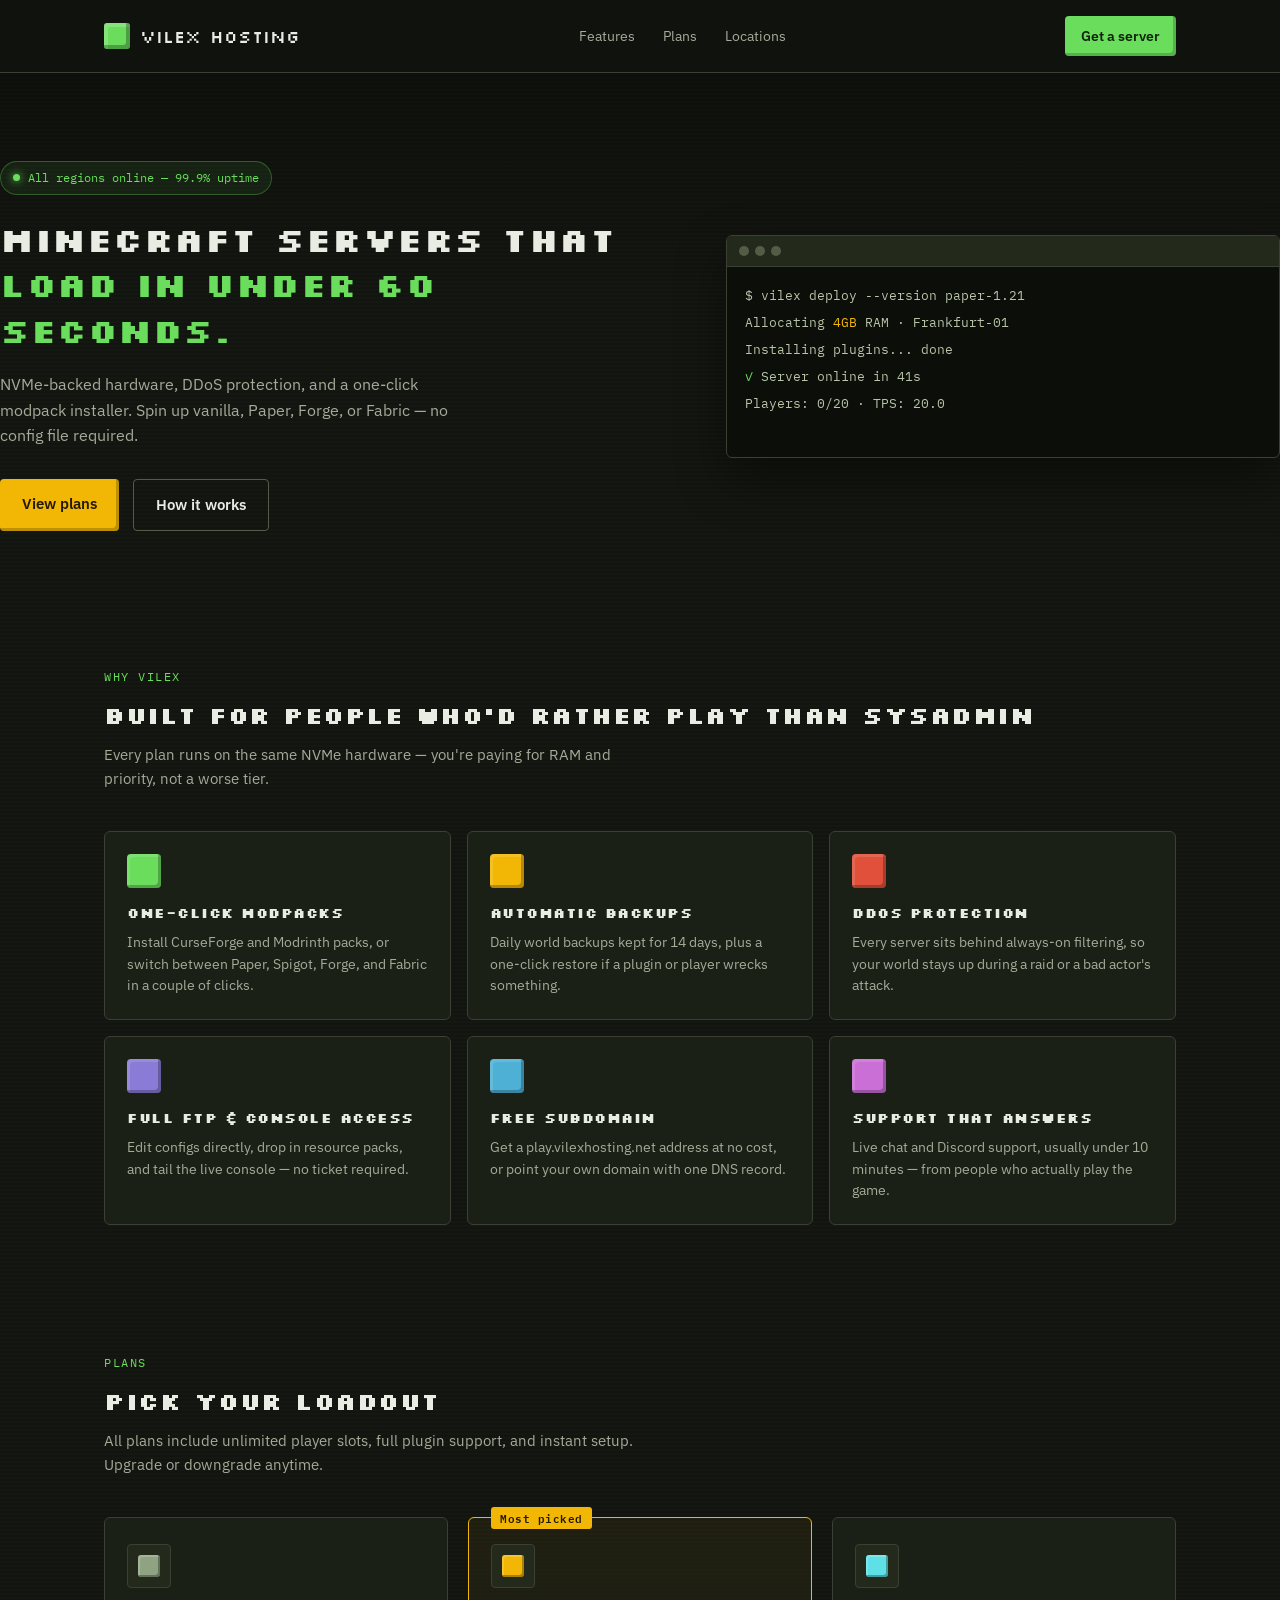
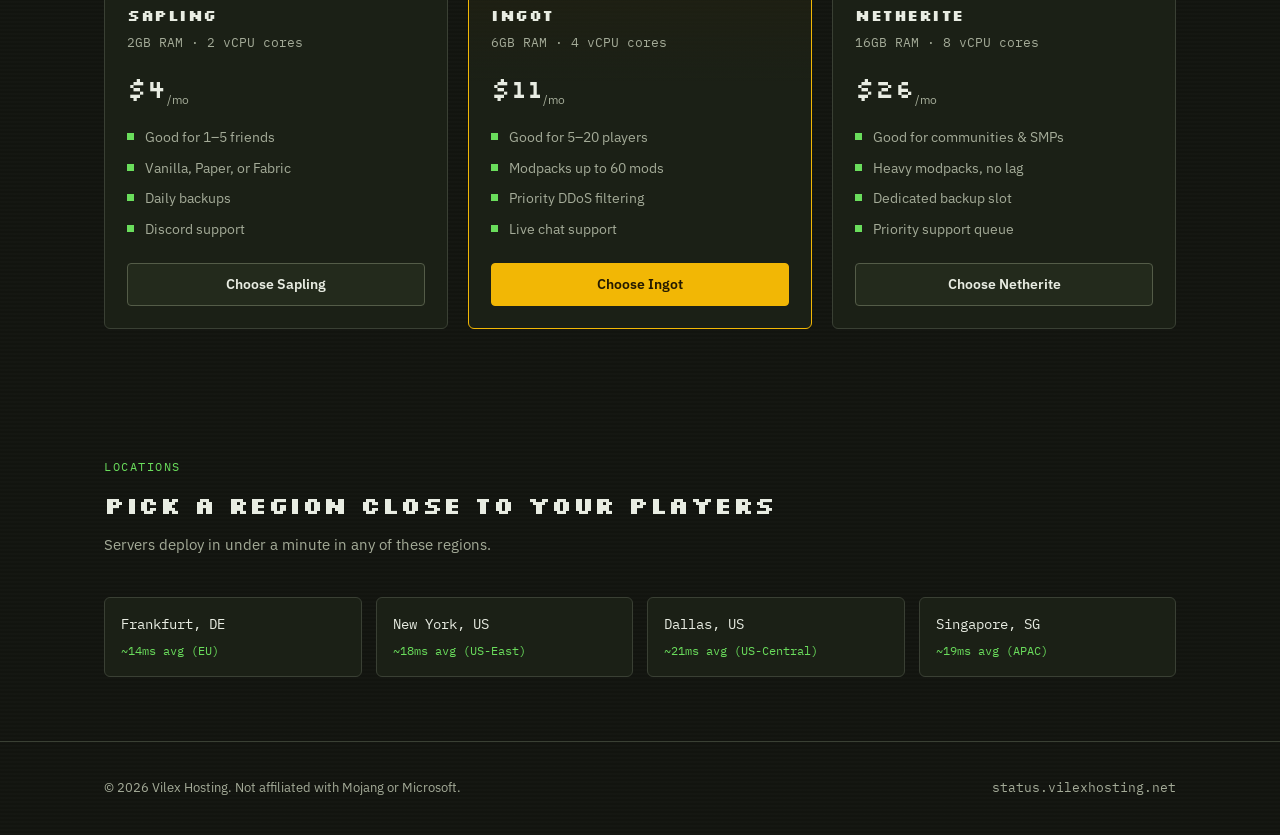
==== index.html @ 68d7a16a "Add files via upload" ====
<!DOCTYPE html>
<html lang="en">
<head>
<meta charset="UTF-8">
<meta name="viewport" content="width=device-width, initial-scale=1.0">
<title>Vilex Hosting — Minecraft Server Hosting</title>
<link rel="preconnect" href="https://fonts.googleapis.com">
<link rel="preconnect" href="https://fonts.gstatic.com" crossorigin>
<link href="https://fonts.googleapis.com/css2?family=Silkscreen:wght@400;700&family=IBM+Plex+Sans:wght@400;500;600;700&family=IBM+Plex+Mono:wght@400;500&display=swap" rel="stylesheet">
<style>
  :root{
    --bg: #12140f;
    --surface: #1b2016;
    --surface-2: #232a1c;
    --stone: #3a4034;
    --stone-light: #545c48;
    --text: #e8ece2;
    --text-dim: #a4ab98;
    --grass: #6add5c;
    --grass-dark: #4bb53d;
    --gold: #f2b705;
    --redstone: #e0503a;
  }

  * { box-sizing: border-box; margin: 0; padding: 0; }

  html { scroll-behavior: smooth; }

  body{
    background: var(--bg);
    color: var(--text);
    font-family: 'IBM Plex Sans', sans-serif;
    line-height: 1.6;
    background-image:
      linear-gradient(180deg, rgba(0,0,0,0.35), transparent 300px),
      repeating-linear-gradient(0deg, rgba(255,255,255,0.012) 0px, rgba(255,255,255,0.012) 2px, transparent 2px, transparent 4px);
  }

  a { color: inherit; }

  .wrap{
    max-width: 1120px;
    margin: 0 auto;
    padding: 0 24px;
  }

  h1, h2, h3, .pixel {
    font-family: 'Silkscreen', monospace;
    letter-spacing: 0.5px;
  }

  code, .mono { font-family: 'IBM Plex Mono', monospace; }

  /* ---------- header ---------- */
  header{
    position: sticky;
    top: 0;
    z-index: 20;
    background: rgba(18,20,15,0.88);
    backdrop-filter: blur(6px);
    border-bottom: 1px solid var(--stone);
  }
  .nav{
    display: flex;
    align-items: center;
    justify-content: space-between;
    padding: 16px 24px;
  }
  .logo{
    display: flex;
    align-items: center;
    gap: 10px;
    font-family: 'Silkscreen', monospace;
    font-size: 18px;
    color: var(--text);
    text-decoration: none;
  }
  .logo-mark{
    width: 26px;
    height: 26px;
    background: var(--grass);
    box-shadow:
      inset -4px -4px 0 rgba(0,0,0,0.28),
      inset 4px 4px 0 rgba(255,255,255,0.18);
    border-radius: 3px;
    flex-shrink: 0;
  }
  nav ul{
    list-style: none;
    display: flex;
    gap: 28px;
    font-size: 14px;
    color: var(--text-dim);
  }
  nav ul a{ text-decoration: none; transition: color .15s; }
  nav ul a:hover{ color: var(--grass); }
  .nav-cta{
    background: var(--grass);
    color: #10230c;
    font-weight: 600;
    font-size: 14px;
    padding: 9px 16px;
    border-radius: 4px;
    text-decoration: none;
    box-shadow: inset -3px -3px 0 rgba(0,0,0,0.2);
  }
  .nav-cta:hover{ background: var(--grass-dark); }

  /* ---------- hero ---------- */
  .hero{
    padding: 88px 0 72px;
    display: grid;
    grid-template-columns: 1.1fr 0.9fr;
    gap: 48px;
    align-items: center;
  }
  .status-pill{
    display: inline-flex;
    align-items: center;
    gap: 8px;
    font-family: 'IBM Plex Mono', monospace;
    font-size: 12px;
    color: var(--grass);
    background: rgba(106,221,92,0.08);
    border: 1px solid rgba(106,221,92,0.3);
    padding: 6px 12px;
    border-radius: 20px;
    margin-bottom: 22px;
  }
  .status-dot{
    width: 7px; height: 7px; border-radius: 50%;
    background: var(--grass);
    box-shadow: 0 0 8px var(--grass);
    animation: pulse 1.8s infinite ease-in-out;
  }
  @keyframes pulse{ 0%,100%{ opacity:1; } 50%{ opacity:.35; } }

  .hero h1{
    font-size: 34px;
    line-height: 1.35;
    margin-bottom: 18px;
  }
  .hero h1 span{ color: var(--grass); }
  .hero p{
    color: var(--text-dim);
    font-size: 16px;
    max-width: 46ch;
    margin-bottom: 30px;
  }
  .hero-ctas{ display: flex; gap: 14px; flex-wrap: wrap; }
  .btn-primary, .btn-secondary{
    font-weight: 600;
    font-size: 15px;
    padding: 13px 22px;
    border-radius: 4px;
    text-decoration: none;
    display: inline-block;
  }
  .btn-primary{
    background: var(--gold);
    color: #241a00;
    box-shadow: inset -3px -3px 0 rgba(0,0,0,0.22);
  }
  .btn-primary:hover{ filter: brightness(1.08); }
  .btn-secondary{
    border: 1px solid var(--stone-light);
    color: var(--text);
  }
  .btn-secondary:hover{ border-color: var(--grass); color: var(--grass); }

  /* console mock */
  .console{
    background: #0c0e09;
    border: 1px solid var(--stone);
    border-radius: 6px;
    overflow: hidden;
    box-shadow: 0 20px 50px rgba(0,0,0,0.4);
  }
  .console-bar{
    display: flex;
    gap: 6px;
    padding: 10px 12px;
    background: var(--surface-2);
    border-bottom: 1px solid var(--stone);
  }
  .console-bar span{ width: 10px; height: 10px; border-radius: 50%; background: var(--stone-light); }
  .console-body{
    font-family: 'IBM Plex Mono', monospace;
    font-size: 12.5px;
    padding: 18px;
    color: #b7c4a8;
    min-height: 190px;
  }
  .console-body .l{ margin-bottom: 7px; opacity: 0; animation: type-in .4s forwards; }
  .console-body .l:nth-child(1){ animation-delay: .1s; }
  .console-body .l:nth-child(2){ animation-delay: .5s; }
  .console-body .l:nth-child(3){ animation-delay: .9s; }
  .console-body .l:nth-child(4){ animation-delay: 1.3s; }
  .console-body .l:nth-child(5){ animation-delay: 1.7s; }
  @keyframes type-in{ to{ opacity: 1; } }
  .console-body .ok{ color: var(--grass); }
  .console-body .tag{ color: var(--gold); }

  @media (prefers-reduced-motion: reduce){
    .status-dot{ animation: none; }
    .console-body .l{ opacity: 1; animation: none; }
  }

  /* ---------- section shared ---------- */
  section{ padding: 64px 0; }
  .eyebrow{
    font-family: 'IBM Plex Mono', monospace;
    font-size: 12px;
    color: var(--grass);
    text-transform: uppercase;
    letter-spacing: 1.5px;
    margin-bottom: 10px;
  }
  .section-title{ font-size: 24px; margin-bottom: 8px; }
  .section-sub{ color: var(--text-dim); font-size: 15px; margin-bottom: 40px; max-width: 60ch; }

  /* ---------- features ---------- */
  .features{
    display: grid;
    grid-template-columns: repeat(3, 1fr);
    gap: 16px;
  }
  .feature{
    background: var(--surface);
    border: 1px solid var(--stone);
    border-radius: 6px;
    padding: 22px;
  }
  .feature-icon{
    width: 34px; height: 34px;
    border-radius: 4px;
    margin-bottom: 14px;
    box-shadow: inset -3px -3px 0 rgba(0,0,0,0.25), inset 3px 3px 0 rgba(255,255,255,0.12);
  }
  .feature h3{ font-size: 14px; margin-bottom: 8px; }
  .feature p{ color: var(--text-dim); font-size: 13.5px; }

  /* ---------- pricing: crafting grid ---------- */
  .plans{
    display: grid;
    grid-template-columns: repeat(3, 1fr);
    gap: 20px;
  }
  .plan{
    background: var(--surface);
    border: 1px solid var(--stone);
    border-radius: 6px;
    padding: 26px 22px 22px;
    position: relative;
  }
  .plan.featured{
    border-color: var(--gold);
    background: linear-gradient(180deg, rgba(242,183,5,0.06), var(--surface) 40%);
  }
  .plan-badge{
    position: absolute;
    top: -11px; left: 22px;
    background: var(--gold);
    color: #241a00;
    font-family: 'IBM Plex Mono', monospace;
    font-size: 10.5px;
    font-weight: 600;
    padding: 3px 9px;
    border-radius: 3px;
    letter-spacing: .5px;
  }
  .plan-slot{
    width: 44px; height: 44px;
    background: var(--surface-2);
    border: 1px solid var(--stone);
    border-radius: 4px;
    display: flex; align-items: center; justify-content: center;
    margin-bottom: 16px;
  }
  .plan-slot .ore{
    width: 22px; height: 22px;
    border-radius: 3px;
    box-shadow: inset -2px -2px 0 rgba(0,0,0,0.3), inset 2px 2px 0 rgba(255,255,255,0.18);
  }
  .plan h3{ font-size: 15px; margin-bottom: 4px; }
  .plan .ram{ color: var(--text-dim); font-size: 12.5px; margin-bottom: 16px; font-family: 'IBM Plex Mono', monospace; }
  .plan .price{ font-family: 'Silkscreen', monospace; font-size: 26px; margin-bottom: 2px; }
  .plan .price sub{ font-family: 'IBM Plex Sans', sans-serif; font-size: 12px; color: var(--text-dim); }
  .plan ul{ list-style: none; margin: 18px 0 22px; }
  .plan li{
    font-size: 13.5px;
    color: var(--text-dim);
    padding-left: 18px;
    position: relative;
    margin-bottom: 9px;
  }
  .plan li::before{
    content: "";
    position: absolute; left: 0; top: 6px;
    width: 7px; height: 7px;
    background: var(--grass);
  }
  .plan-cta{
    display: block;
    text-align: center;
    background: var(--surface-2);
    border: 1px solid var(--stone-light);
    padding: 10px;
    border-radius: 4px;
    text-decoration: none;
    font-size: 13.5px;
    font-weight: 600;
    color: var(--text);
  }
  .plan.featured .plan-cta{ background: var(--gold); color: #241a00; border-color: var(--gold); }
  .plan-cta:hover{ border-color: var(--grass); color: var(--grass); }
  .plan.featured .plan-cta:hover{ color: #241a00; filter: brightness(1.08); }

  /* ---------- locations ---------- */
  .locations{
    display: flex;
    gap: 14px;
    flex-wrap: wrap;
  }
  .loc{
    flex: 1 1 140px;
    background: var(--surface);
    border: 1px solid var(--stone);
    border-radius: 6px;
    padding: 16px;
    font-family: 'IBM Plex Mono', monospace;
  }
  .loc .name{ font-size: 13.5px; margin-bottom: 6px; }
  .loc .ping{ font-size: 12px; color: var(--grass); }

  /* ---------- footer ---------- */
  footer{
    border-top: 1px solid var(--stone);
    padding: 36px 0;
    color: var(--text-dim);
    font-size: 13px;
    display: flex;
    justify-content: space-between;
    flex-wrap: wrap;
    gap: 12px;
  }

  @media (max-width: 860px){
    .hero{ grid-template-columns: 1fr; padding-top: 48px; }
    .features, .plans{ grid-template-columns: 1fr; }
    nav ul{ display: none; }
  }

  :focus-visible{ outline: 2px solid var(--grass); outline-offset: 2px; }
</style>
</head>
<body>

<header>
  <div class="wrap nav">
    <a href="#" class="logo"><span class="logo-mark"></span>Vilex Hosting</a>
    <nav>
      <ul>
        <li><a href="#features">Features</a></li>
        <li><a href="#plans">Plans</a></li>
        <li><a href="#locations">Locations</a></li>
      </ul>
    </nav>
    <a href="#plans" class="nav-cta">Get a server</a>
  </div>
</header>

<main>
  <section class="hero">
    <div class="wrap" style="display:contents;">
      <div>
        <div class="status-pill"><span class="status-dot"></span>All regions online — 99.9% uptime</div>
        <h1>Minecraft servers that <span>load in under 60 seconds.</span></h1>
        <p>NVMe-backed hardware, DDoS protection, and a one-click modpack installer. Spin up vanilla, Paper, Forge, or Fabric — no config file required.</p>
        <div class="hero-ctas">
          <a href="#plans" class="btn-primary">View plans</a>
          <a href="#features" class="btn-secondary">How it works</a>
        </div>
      </div>
      <div class="console">
        <div class="console-bar"><span></span><span></span><span></span></div>
        <div class="console-body">
          <div class="l">$ vilex deploy --version paper-1.21</div>
          <div class="l">Allocating <span class="tag">4GB</span> RAM · Frankfurt-01</div>
          <div class="l">Installing plugins... done</div>
          <div class="l"><span class="ok">✓</span> Server online in 41s</div>
          <div class="l">Players: 0/20 · TPS: 20.0</div>
        </div>
      </div>
    </div>
  </section>

  <section id="features">
    <div class="wrap">
      <div class="eyebrow">Why Vilex</div>
      <h2 class="section-title">Built for people who'd rather play than sysadmin</h2>
      <p class="section-sub">Every plan runs on the same NVMe hardware — you're paying for RAM and priority, not a worse tier.</p>
      <div class="features">
        <div class="feature">
          <div class="feature-icon" style="background:#6add5c;"></div>
          <h3>One-click modpacks</h3>
          <p>Install CurseForge and Modrinth packs, or switch between Paper, Spigot, Forge, and Fabric in a couple of clicks.</p>
        </div>
        <div class="feature">
          <div class="feature-icon" style="background:#f2b705;"></div>
          <h3>Automatic backups</h3>
          <p>Daily world backups kept for 14 days, plus a one-click restore if a plugin or player wrecks something.</p>
        </div>
        <div class="feature">
          <div class="feature-icon" style="background:#e0503a;"></div>
          <h3>DDoS protection</h3>
          <p>Every server sits behind always-on filtering, so your world stays up during a raid or a bad actor's attack.</p>
        </div>
        <div class="feature">
          <div class="feature-icon" style="background:#8a7bd6;"></div>
          <h3>Full FTP & console access</h3>
          <p>Edit configs directly, drop in resource packs, and tail the live console — no ticket required.</p>
        </div>
        <div class="feature">
          <div class="feature-icon" style="background:#4fb0d6;"></div>
          <h3>Free subdomain</h3>
          <p>Get a play.vilexhosting.net address at no cost, or point your own domain with one DNS record.</p>
        </div>
        <div class="feature">
          <div class="feature-icon" style="background:#c96fd6;"></div>
          <h3>Support that answers</h3>
          <p>Live chat and Discord support, usually under 10 minutes — from people who actually play the game.</p>
        </div>
      </div>
    </div>
  </section>

  <section id="plans">
    <div class="wrap">
      <div class="eyebrow">Plans</div>
      <h2 class="section-title">Pick your loadout</h2>
      <p class="section-sub">All plans include unlimited player slots, full plugin support, and instant setup. Upgrade or downgrade anytime.</p>
      <div class="plans">
        <div class="plan">
          <div class="plan-slot"><div class="ore" style="background:#8fa383;"></div></div>
          <h3>Sapling</h3>
          <div class="ram">2GB RAM · 2 vCPU cores</div>
          <div class="price">$4<sub>/mo</sub></div>
          <ul>
            <li>Good for 1–5 friends</li>
            <li>Vanilla, Paper, or Fabric</li>
            <li>Daily backups</li>
            <li>Discord support</li>
          </ul>
          <a href="#" class="plan-cta">Choose Sapling</a>
        </div>
        <div class="plan featured">
          <div class="plan-badge">Most picked</div>
          <div class="plan-slot"><div class="ore" style="background:#f2b705;"></div></div>
          <h3>Ingot</h3>
          <div class="ram">6GB RAM · 4 vCPU cores</div>
          <div class="price">$11<sub>/mo</sub></div>
          <ul>
            <li>Good for 5–20 players</li>
            <li>Modpacks up to 60 mods</li>
            <li>Priority DDoS filtering</li>
            <li>Live chat support</li>
          </ul>
          <a href="#" class="plan-cta">Choose Ingot</a>
        </div>
        <div class="plan">
          <div class="plan-slot"><div class="ore" style="background:#5ee0e6;"></div></div>
          <h3>Netherite</h3>
          <div class="ram">16GB RAM · 8 vCPU cores</div>
          <div class="price">$26<sub>/mo</sub></div>
          <ul>
            <li>Good for communities & SMPs</li>
            <li>Heavy modpacks, no lag</li>
            <li>Dedicated backup slot</li>
            <li>Priority support queue</li>
          </ul>
          <a href="#" class="plan-cta">Choose Netherite</a>
        </div>
      </div>
    </div>
  </section>

  <section id="locations">
    <div class="wrap">
      <div class="eyebrow">Locations</div>
      <h2 class="section-title">Pick a region close to your players</h2>
      <p class="section-sub">Servers deploy in under a minute in any of these regions.</p>
      <div class="locations">
        <div class="loc"><div class="name">Frankfurt, DE</div><div class="ping">~14ms avg (EU)</div></div>
        <div class="loc"><div class="name">New York, US</div><div class="ping">~18ms avg (US-East)</div></div>
        <div class="loc"><div class="name">Dallas, US</div><div class="ping">~21ms avg (US-Central)</div></div>
        <div class="loc"><div class="name">Singapore, SG</div><div class="ping">~19ms avg (APAC)</div></div>
      </div>
    </div>
  </section>
</main>

<footer>
  <div class="wrap" style="display:flex; justify-content:space-between; flex-wrap:wrap; gap:12px; width:100%;">
    <span>© 2026 Vilex Hosting. Not affiliated with Mojang or Microsoft.</span>
    <span class="mono">status.vilexhosting.net</span>
  </div>
</footer>

</body>
</html>
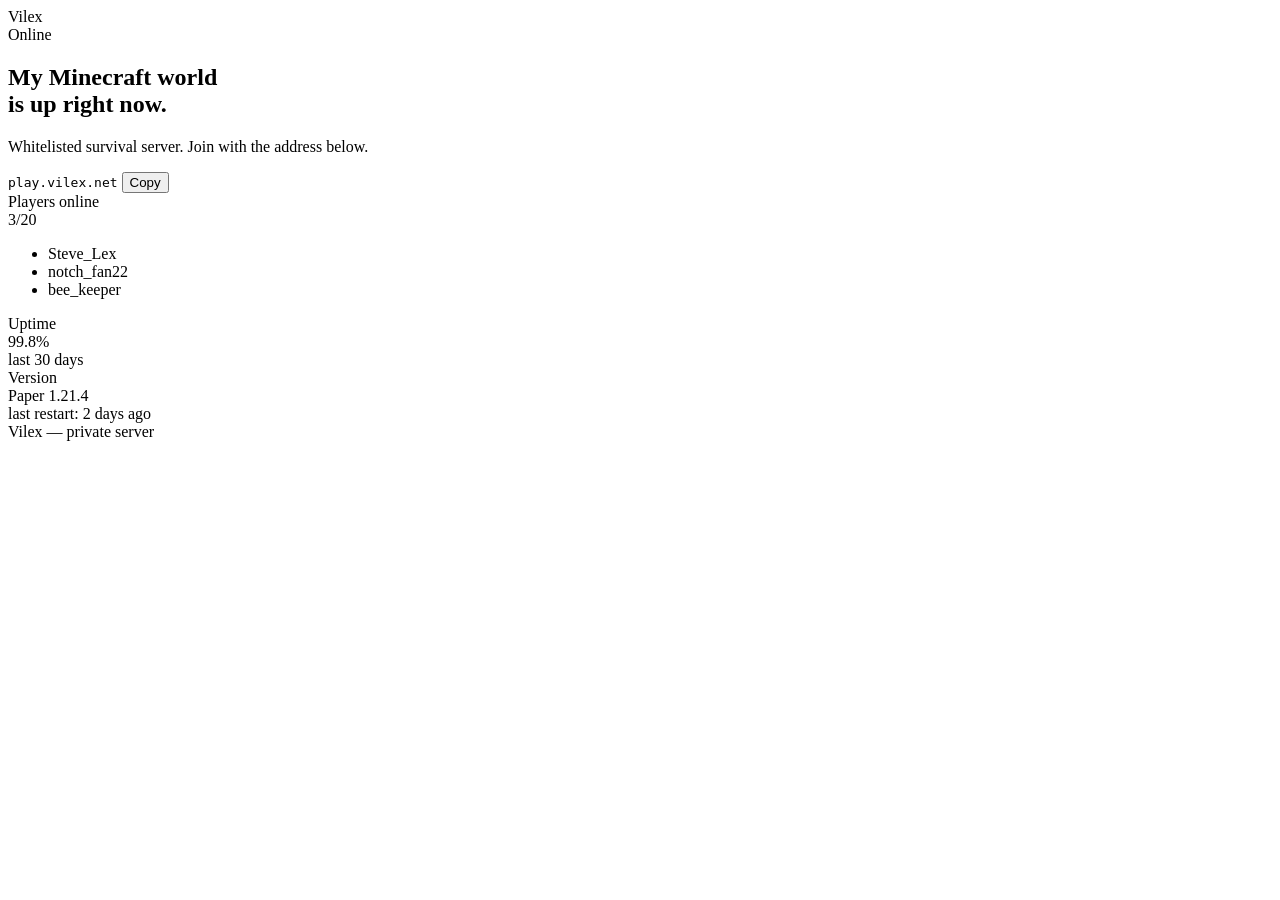
==== commit 703eb6c2: "Update and rename index-2.html to index.html" ====
--- a/index.html
+++ b/index.html
@@ -3,509 +3,74 @@
 <head>
 <meta charset="UTF-8">
 <meta name="viewport" content="width=device-width, initial-scale=1.0">
-<title>Vilex Hosting — Minecraft Server Hosting</title>
+<title>Vilex — Server Status</title>
 <link rel="preconnect" href="https://fonts.googleapis.com">
 <link rel="preconnect" href="https://fonts.gstatic.com" crossorigin>
 <link href="https://fonts.googleapis.com/css2?family=Silkscreen:wght@400;700&family=IBM+Plex+Sans:wght@400;500;600;700&family=IBM+Plex+Mono:wght@400;500&display=swap" rel="stylesheet">
-<style>
-  :root{
-    --bg: #12140f;
-    --surface: #1b2016;
-    --surface-2: #232a1c;
-    --stone: #3a4034;
-    --stone-light: #545c48;
-    --text: #e8ece2;
-    --text-dim: #a4ab98;
-    --grass: #6add5c;
-    --grass-dark: #4bb53d;
-    --gold: #f2b705;
-    --redstone: #e0503a;
-  }
-
-  * { box-sizing: border-box; margin: 0; padding: 0; }
-
-  html { scroll-behavior: smooth; }
-
-  body{
-    background: var(--bg);
-    color: var(--text);
-    font-family: 'IBM Plex Sans', sans-serif;
-    line-height: 1.6;
-    background-image:
-      linear-gradient(180deg, rgba(0,0,0,0.35), transparent 300px),
-      repeating-linear-gradient(0deg, rgba(255,255,255,0.012) 0px, rgba(255,255,255,0.012) 2px, transparent 2px, transparent 4px);
-  }
-
-  a { color: inherit; }
-
-  .wrap{
-    max-width: 1120px;
-    margin: 0 auto;
-    padding: 0 24px;
-  }
-
-  h1, h2, h3, .pixel {
-    font-family: 'Silkscreen', monospace;
-    letter-spacing: 0.5px;
-  }
-
-  code, .mono { font-family: 'IBM Plex Mono', monospace; }
-
-  /* ---------- header ---------- */
-  header{
-    position: sticky;
-    top: 0;
-    z-index: 20;
-    background: rgba(18,20,15,0.88);
-    backdrop-filter: blur(6px);
-    border-bottom: 1px solid var(--stone);
-  }
-  .nav{
-    display: flex;
-    align-items: center;
-    justify-content: space-between;
-    padding: 16px 24px;
-  }
-  .logo{
-    display: flex;
-    align-items: center;
-    gap: 10px;
-    font-family: 'Silkscreen', monospace;
-    font-size: 18px;
-    color: var(--text);
-    text-decoration: none;
-  }
-  .logo-mark{
-    width: 26px;
-    height: 26px;
-    background: var(--grass);
-    box-shadow:
-      inset -4px -4px 0 rgba(0,0,0,0.28),
-      inset 4px 4px 0 rgba(255,255,255,0.18);
-    border-radius: 3px;
-    flex-shrink: 0;
-  }
-  nav ul{
-    list-style: none;
-    display: flex;
-    gap: 28px;
-    font-size: 14px;
-    color: var(--text-dim);
-  }
-  nav ul a{ text-decoration: none; transition: color .15s; }
-  nav ul a:hover{ color: var(--grass); }
-  .nav-cta{
-    background: var(--grass);
-    color: #10230c;
-    font-weight: 600;
-    font-size: 14px;
-    padding: 9px 16px;
-    border-radius: 4px;
-    text-decoration: none;
-    box-shadow: inset -3px -3px 0 rgba(0,0,0,0.2);
-  }
-  .nav-cta:hover{ background: var(--grass-dark); }
-
-  /* ---------- hero ---------- */
-  .hero{
-    padding: 88px 0 72px;
-    display: grid;
-    grid-template-columns: 1.1fr 0.9fr;
-    gap: 48px;
-    align-items: center;
-  }
-  .status-pill{
-    display: inline-flex;
-    align-items: center;
-    gap: 8px;
-    font-family: 'IBM Plex Mono', monospace;
-    font-size: 12px;
-    color: var(--grass);
-    background: rgba(106,221,92,0.08);
-    border: 1px solid rgba(106,221,92,0.3);
-    padding: 6px 12px;
-    border-radius: 20px;
-    margin-bottom: 22px;
-  }
-  .status-dot{
-    width: 7px; height: 7px; border-radius: 50%;
-    background: var(--grass);
-    box-shadow: 0 0 8px var(--grass);
-    animation: pulse 1.8s infinite ease-in-out;
-  }
-  @keyframes pulse{ 0%,100%{ opacity:1; } 50%{ opacity:.35; } }
-
-  .hero h1{
-    font-size: 34px;
-    line-height: 1.35;
-    margin-bottom: 18px;
-  }
-  .hero h1 span{ color: var(--grass); }
-  .hero p{
-    color: var(--text-dim);
-    font-size: 16px;
-    max-width: 46ch;
-    margin-bottom: 30px;
-  }
-  .hero-ctas{ display: flex; gap: 14px; flex-wrap: wrap; }
-  .btn-primary, .btn-secondary{
-    font-weight: 600;
-    font-size: 15px;
-    padding: 13px 22px;
-    border-radius: 4px;
-    text-decoration: none;
-    display: inline-block;
-  }
-  .btn-primary{
-    background: var(--gold);
-    color: #241a00;
-    box-shadow: inset -3px -3px 0 rgba(0,0,0,0.22);
-  }
-  .btn-primary:hover{ filter: brightness(1.08); }
-  .btn-secondary{
-    border: 1px solid var(--stone-light);
-    color: var(--text);
-  }
-  .btn-secondary:hover{ border-color: var(--grass); color: var(--grass); }
-
-  /* console mock */
-  .console{
-    background: #0c0e09;
-    border: 1px solid var(--stone);
-    border-radius: 6px;
-    overflow: hidden;
-    box-shadow: 0 20px 50px rgba(0,0,0,0.4);
-  }
-  .console-bar{
-    display: flex;
-    gap: 6px;
-    padding: 10px 12px;
-    background: var(--surface-2);
-    border-bottom: 1px solid var(--stone);
-  }
-  .console-bar span{ width: 10px; height: 10px; border-radius: 50%; background: var(--stone-light); }
-  .console-body{
-    font-family: 'IBM Plex Mono', monospace;
-    font-size: 12.5px;
-    padding: 18px;
-    color: #b7c4a8;
-    min-height: 190px;
-  }
-  .console-body .l{ margin-bottom: 7px; opacity: 0; animation: type-in .4s forwards; }
-  .console-body .l:nth-child(1){ animation-delay: .1s; }
-  .console-body .l:nth-child(2){ animation-delay: .5s; }
-  .console-body .l:nth-child(3){ animation-delay: .9s; }
-  .console-body .l:nth-child(4){ animation-delay: 1.3s; }
-  .console-body .l:nth-child(5){ animation-delay: 1.7s; }
-  @keyframes type-in{ to{ opacity: 1; } }
-  .console-body .ok{ color: var(--grass); }
-  .console-body .tag{ color: var(--gold); }
-
-  @media (prefers-reduced-motion: reduce){
-    .status-dot{ animation: none; }
-    .console-body .l{ opacity: 1; animation: none; }
-  }
-
-  /* ---------- section shared ---------- */
-  section{ padding: 64px 0; }
-  .eyebrow{
-    font-family: 'IBM Plex Mono', monospace;
-    font-size: 12px;
-    color: var(--grass);
-    text-transform: uppercase;
-    letter-spacing: 1.5px;
-    margin-bottom: 10px;
-  }
-  .section-title{ font-size: 24px; margin-bottom: 8px; }
-  .section-sub{ color: var(--text-dim); font-size: 15px; margin-bottom: 40px; max-width: 60ch; }
-
-  /* ---------- features ---------- */
-  .features{
-    display: grid;
-    grid-template-columns: repeat(3, 1fr);
-    gap: 16px;
-  }
-  .feature{
-    background: var(--surface);
-    border: 1px solid var(--stone);
-    border-radius: 6px;
-    padding: 22px;
-  }
-  .feature-icon{
-    width: 34px; height: 34px;
-    border-radius: 4px;
-    margin-bottom: 14px;
-    box-shadow: inset -3px -3px 0 rgba(0,0,0,0.25), inset 3px 3px 0 rgba(255,255,255,0.12);
-  }
-  .feature h3{ font-size: 14px; margin-bottom: 8px; }
-  .feature p{ color: var(--text-dim); font-size: 13.5px; }
-
-  /* ---------- pricing: crafting grid ---------- */
-  .plans{
-    display: grid;
-    grid-template-columns: repeat(3, 1fr);
-    gap: 20px;
-  }
-  .plan{
-    background: var(--surface);
-    border: 1px solid var(--stone);
-    border-radius: 6px;
-    padding: 26px 22px 22px;
-    position: relative;
-  }
-  .plan.featured{
-    border-color: var(--gold);
-    background: linear-gradient(180deg, rgba(242,183,5,0.06), var(--surface) 40%);
-  }
-  .plan-badge{
-    position: absolute;
-    top: -11px; left: 22px;
-    background: var(--gold);
-    color: #241a00;
-    font-family: 'IBM Plex Mono', monospace;
-    font-size: 10.5px;
-    font-weight: 600;
-    padding: 3px 9px;
-    border-radius: 3px;
-    letter-spacing: .5px;
-  }
-  .plan-slot{
-    width: 44px; height: 44px;
-    background: var(--surface-2);
-    border: 1px solid var(--stone);
-    border-radius: 4px;
-    display: flex; align-items: center; justify-content: center;
-    margin-bottom: 16px;
-  }
-  .plan-slot .ore{
-    width: 22px; height: 22px;
-    border-radius: 3px;
-    box-shadow: inset -2px -2px 0 rgba(0,0,0,0.3), inset 2px 2px 0 rgba(255,255,255,0.18);
-  }
-  .plan h3{ font-size: 15px; margin-bottom: 4px; }
-  .plan .ram{ color: var(--text-dim); font-size: 12.5px; margin-bottom: 16px; font-family: 'IBM Plex Mono', monospace; }
-  .plan .price{ font-family: 'Silkscreen', monospace; font-size: 26px; margin-bottom: 2px; }
-  .plan .price sub{ font-family: 'IBM Plex Sans', sans-serif; font-size: 12px; color: var(--text-dim); }
-  .plan ul{ list-style: none; margin: 18px 0 22px; }
-  .plan li{
-    font-size: 13.5px;
-    color: var(--text-dim);
-    padding-left: 18px;
-    position: relative;
-    margin-bottom: 9px;
-  }
-  .plan li::before{
-    content: "";
-    position: absolute; left: 0; top: 6px;
-    width: 7px; height: 7px;
-    background: var(--grass);
-  }
-  .plan-cta{
-    display: block;
-    text-align: center;
-    background: var(--surface-2);
-    border: 1px solid var(--stone-light);
-    padding: 10px;
-    border-radius: 4px;
-    text-decoration: none;
-    font-size: 13.5px;
-    font-weight: 600;
-    color: var(--text);
-  }
-  .plan.featured .plan-cta{ background: var(--gold); color: #241a00; border-color: var(--gold); }
-  .plan-cta:hover{ border-color: var(--grass); color: var(--grass); }
-  .plan.featured .plan-cta:hover{ color: #241a00; filter: brightness(1.08); }
-
-  /* ---------- locations ---------- */
-  .locations{
-    display: flex;
-    gap: 14px;
-    flex-wrap: wrap;
-  }
-  .loc{
-    flex: 1 1 140px;
-    background: var(--surface);
-    border: 1px solid var(--stone);
-    border-radius: 6px;
-    padding: 16px;
-    font-family: 'IBM Plex Mono', monospace;
-  }
-  .loc .name{ font-size: 13.5px; margin-bottom: 6px; }
-  .loc .ping{ font-size: 12px; color: var(--grass); }
-
-  /* ---------- footer ---------- */
-  footer{
-    border-top: 1px solid var(--stone);
-    padding: 36px 0;
-    color: var(--text-dim);
-    font-size: 13px;
-    display: flex;
-    justify-content: space-between;
-    flex-wrap: wrap;
-    gap: 12px;
-  }
-
-  @media (max-width: 860px){
-    .hero{ grid-template-columns: 1fr; padding-top: 48px; }
-    .features, .plans{ grid-template-columns: 1fr; }
-    nav ul{ display: none; }
-  }
-
-  :focus-visible{ outline: 2px solid var(--grass); outline-offset: 2px; }
-</style>
+<link rel="stylesheet" href="frontend/main/css/style.css">
 </head>
 <body>
 
-<header>
-  <div class="wrap nav">
-    <a href="#" class="logo"><span class="logo-mark"></span>Vilex Hosting</a>
-    <nav>
-      <ul>
-        <li><a href="#features">Features</a></li>
-        <li><a href="#plans">Plans</a></li>
-        <li><a href="#locations">Locations</a></li>
-      </ul>
-    </nav>
-    <a href="#plans" class="nav-cta">Get a server</a>
-  </div>
-</header>
+<main class="wrap">
 
-<main>
+  <header class="top">
+    <div class="logo"><span class="logo-mark"></span>Vilex</div>
+    <div class="status-pill">
+      <span class="status-dot"></span>
+      <span id="status-text">Online</span>
+    </div>
+  </header>
+
   <section class="hero">
-    <div class="wrap" style="display:contents;">
-      <div>
-        <div class="status-pill"><span class="status-dot"></span>All regions online — 99.9% uptime</div>
-        <h1>Minecraft servers that <span>load in under 60 seconds.</span></h1>
-        <p>NVMe-backed hardware, DDoS protection, and a one-click modpack installer. Spin up vanilla, Paper, Forge, or Fabric — no config file required.</p>
-        <div class="hero-ctas">
-          <a href="#plans" class="btn-primary">View plans</a>
-          <a href="#features" class="btn-secondary">How it works</a>
-        </div>
-      </div>
-      <div class="console">
-        <div class="console-bar"><span></span><span></span><span></span></div>
-        <div class="console-body">
-          <div class="l">$ vilex deploy --version paper-1.21</div>
-          <div class="l">Allocating <span class="tag">4GB</span> RAM · Frankfurt-01</div>
-          <div class="l">Installing plugins... done</div>
-          <div class="l"><span class="ok">✓</span> Server online in 41s</div>
-          <div class="l">Players: 0/20 · TPS: 20.0</div>
-        </div>
-      </div>
+    <h1>My Minecraft world<br>is <span class="accent">up right now.</span></h1>
+    <p class="sub">Whitelisted survival server. Join with the address below.</p>
+
+    <div class="ip-row">
+      <code id="server-ip" class="ip">play.vilex.net</code>
+      <button class="copy-btn" onclick="copyIp()">Copy</button>
     </div>
   </section>
 
-  <section id="features">
-    <div class="wrap">
-      <div class="eyebrow">Why Vilex</div>
-      <h2 class="section-title">Built for people who'd rather play than sysadmin</h2>
-      <p class="section-sub">Every plan runs on the same NVMe hardware — you're paying for RAM and priority, not a worse tier.</p>
-      <div class="features">
-        <div class="feature">
-          <div class="feature-icon" style="background:#6add5c;"></div>
-          <h3>One-click modpacks</h3>
-          <p>Install CurseForge and Modrinth packs, or switch between Paper, Spigot, Forge, and Fabric in a couple of clicks.</p>
-        </div>
-        <div class="feature">
-          <div class="feature-icon" style="background:#f2b705;"></div>
-          <h3>Automatic backups</h3>
-          <p>Daily world backups kept for 14 days, plus a one-click restore if a plugin or player wrecks something.</p>
-        </div>
-        <div class="feature">
-          <div class="feature-icon" style="background:#e0503a;"></div>
-          <h3>DDoS protection</h3>
-          <p>Every server sits behind always-on filtering, so your world stays up during a raid or a bad actor's attack.</p>
-        </div>
-        <div class="feature">
-          <div class="feature-icon" style="background:#8a7bd6;"></div>
-          <h3>Full FTP & console access</h3>
-          <p>Edit configs directly, drop in resource packs, and tail the live console — no ticket required.</p>
-        </div>
-        <div class="feature">
-          <div class="feature-icon" style="background:#4fb0d6;"></div>
-          <h3>Free subdomain</h3>
-          <p>Get a play.vilexhosting.net address at no cost, or point your own domain with one DNS record.</p>
-        </div>
-        <div class="feature">
-          <div class="feature-icon" style="background:#c96fd6;"></div>
-          <h3>Support that answers</h3>
-          <p>Live chat and Discord support, usually under 10 minutes — from people who actually play the game.</p>
-        </div>
-      </div>
+  <section class="stats">
+    <div class="stat-card">
+      <div class="stat-label">Players online</div>
+      <div class="stat-value"><span id="players-now">3</span><span class="stat-max">/20</span></div>
+      <ul class="player-list" id="player-list">
+        <li>Steve_Lex</li>
+        <li>notch_fan22</li>
+        <li>bee_keeper</li>
+      </ul>
+    </div>
+
+    <div class="stat-card">
+      <div class="stat-label">Uptime</div>
+      <div class="stat-value">99.8<span class="stat-max">%</span></div>
+      <div class="stat-note">last 30 days</div>
+    </div>
+
+    <div class="stat-card">
+      <div class="stat-label">Version</div>
+      <div class="stat-value stat-value--small">Paper 1.21.4</div>
+      <div class="stat-note">last restart: 2 days ago</div>
     </div>
   </section>
 
-  <section id="plans">
-    <div class="wrap">
-      <div class="eyebrow">Plans</div>
-      <h2 class="section-title">Pick your loadout</h2>
-      <p class="section-sub">All plans include unlimited player slots, full plugin support, and instant setup. Upgrade or downgrade anytime.</p>
-      <div class="plans">
-        <div class="plan">
-          <div class="plan-slot"><div class="ore" style="background:#8fa383;"></div></div>
-          <h3>Sapling</h3>
-          <div class="ram">2GB RAM · 2 vCPU cores</div>
-          <div class="price">$4<sub>/mo</sub></div>
-          <ul>
-            <li>Good for 1–5 friends</li>
-            <li>Vanilla, Paper, or Fabric</li>
-            <li>Daily backups</li>
-            <li>Discord support</li>
-          </ul>
-          <a href="#" class="plan-cta">Choose Sapling</a>
-        </div>
-        <div class="plan featured">
-          <div class="plan-badge">Most picked</div>
-          <div class="plan-slot"><div class="ore" style="background:#f2b705;"></div></div>
-          <h3>Ingot</h3>
-          <div class="ram">6GB RAM · 4 vCPU cores</div>
-          <div class="price">$11<sub>/mo</sub></div>
-          <ul>
-            <li>Good for 5–20 players</li>
-            <li>Modpacks up to 60 mods</li>
-            <li>Priority DDoS filtering</li>
-            <li>Live chat support</li>
-          </ul>
-          <a href="#" class="plan-cta">Choose Ingot</a>
-        </div>
-        <div class="plan">
-          <div class="plan-slot"><div class="ore" style="background:#5ee0e6;"></div></div>
-          <h3>Netherite</h3>
-          <div class="ram">16GB RAM · 8 vCPU cores</div>
-          <div class="price">$26<sub>/mo</sub></div>
-          <ul>
-            <li>Good for communities & SMPs</li>
-            <li>Heavy modpacks, no lag</li>
-            <li>Dedicated backup slot</li>
-            <li>Priority support queue</li>
-          </ul>
-          <a href="#" class="plan-cta">Choose Netherite</a>
-        </div>
-      </div>
-    </div>
-  </section>
+  <footer class="foot">
+    <span>Vilex — private server</span>
+  </footer>
 
-  <section id="locations">
-    <div class="wrap">
-      <div class="eyebrow">Locations</div>
-      <h2 class="section-title">Pick a region close to your players</h2>
-      <p class="section-sub">Servers deploy in under a minute in any of these regions.</p>
-      <div class="locations">
-        <div class="loc"><div class="name">Frankfurt, DE</div><div class="ping">~14ms avg (EU)</div></div>
-        <div class="loc"><div class="name">New York, US</div><div class="ping">~18ms avg (US-East)</div></div>
-        <div class="loc"><div class="name">Dallas, US</div><div class="ping">~21ms avg (US-Central)</div></div>
-        <div class="loc"><div class="name">Singapore, SG</div><div class="ping">~19ms avg (APAC)</div></div>
-      </div>
-    </div>
-  </section>
 </main>
 
-<footer>
-  <div class="wrap" style="display:flex; justify-content:space-between; flex-wrap:wrap; gap:12px; width:100%;">
-    <span>© 2026 Vilex Hosting. Not affiliated with Mojang or Microsoft.</span>
-    <span class="mono">status.vilexhosting.net</span>
-  </div>
-</footer>
+<script>
+  function copyIp(){
+    const ip = document.getElementById('server-ip').innerText;
+    navigator.clipboard.writeText(ip);
+    const btn = document.querySelector('.copy-btn');
+    const original = btn.innerText;
+    btn.innerText = 'Copied';
+    setTimeout(() => btn.innerText = original, 1200);
+  }
+</script>
 
 </body>
 </html>
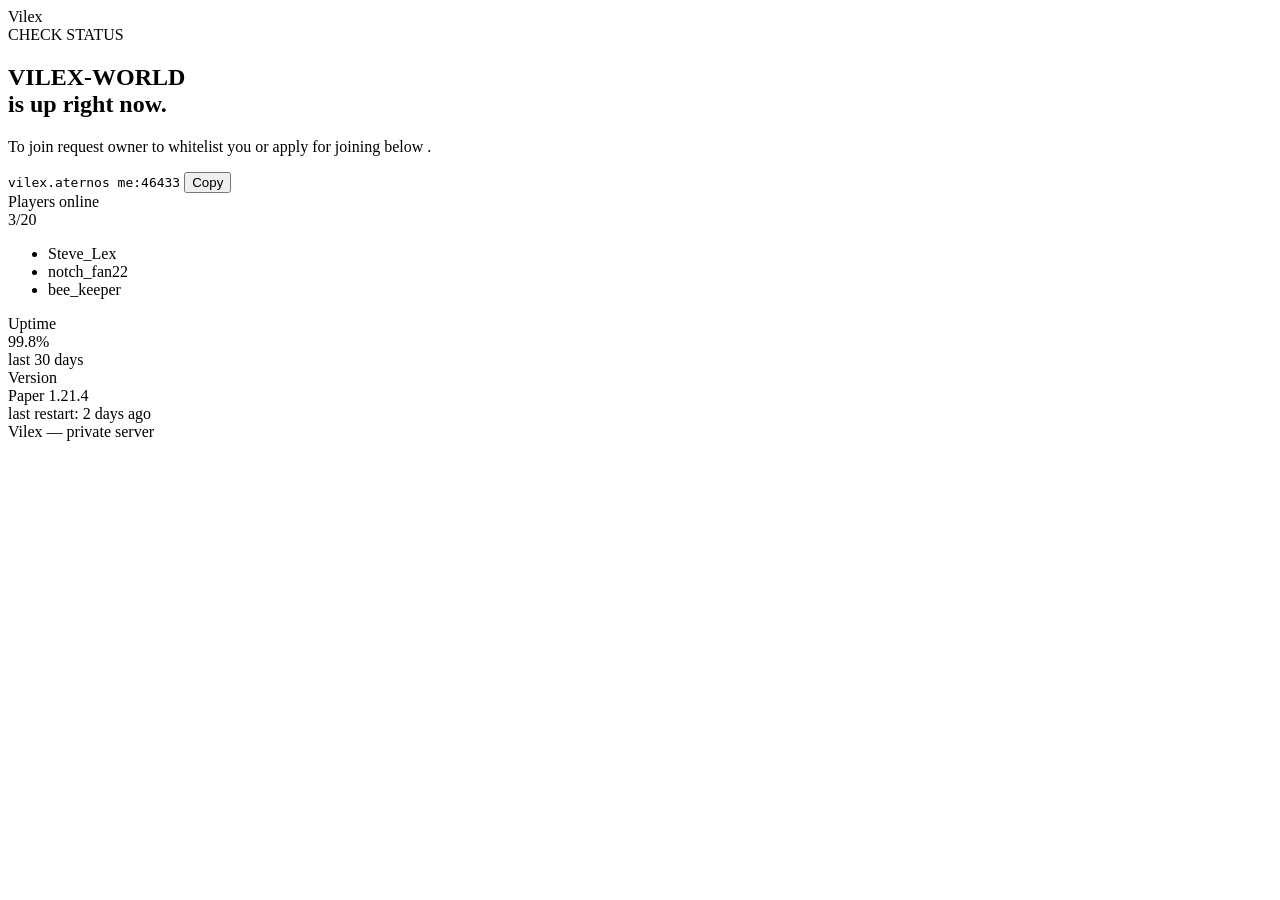
==== commit 5578430d: "Update index.html" ====
--- a/index.html
+++ b/index.html
@@ -3,11 +3,11 @@
 <head>
 <meta charset="UTF-8">
 <meta name="viewport" content="width=device-width, initial-scale=1.0">
-<title>Vilex — Server Status</title>
+<title> <strong>VILEX</strong> — Server Status</title>
 <link rel="preconnect" href="https://fonts.googleapis.com">
 <link rel="preconnect" href="https://fonts.gstatic.com" crossorigin>
 <link href="https://fonts.googleapis.com/css2?family=Silkscreen:wght@400;700&family=IBM+Plex+Sans:wght@400;500;600;700&family=IBM+Plex+Mono:wght@400;500&display=swap" rel="stylesheet">
-<link rel="stylesheet" href="frontend/main/css/style.css">
+<link rel="stylesheet" href="frontend/main/style.css">
 </head>
 <body>
 
@@ -17,16 +17,17 @@
     <div class="logo"><span class="logo-mark"></span>Vilex</div>
     <div class="status-pill">
       <span class="status-dot"></span>
-      <span id="status-text">Online</span>
+      <span id="status-text">CHECK STATUS</span>
     </div>
   </header>
 
   <section class="hero">
-    <h1>My Minecraft world<br>is <span class="accent">up right now.</span></h1>
-    <p class="sub">Whitelisted survival server. Join with the address below.</p>
+    <h1>VILEX-WORLD<br>is <span class="accent">up right now.</span></h1>
+    <p class="sub">To join request owner to whitelist you or apply for joining below .</p>
 
     <div class="ip-row">
-      <code id="server-ip" class="ip">play.vilex.net</code>
+      <code id="server-ip" class="ip">vilex.aternos
+      me:46433</code>
       <button class="copy-btn" onclick="copyIp()">Copy</button>
     </div>
   </section>
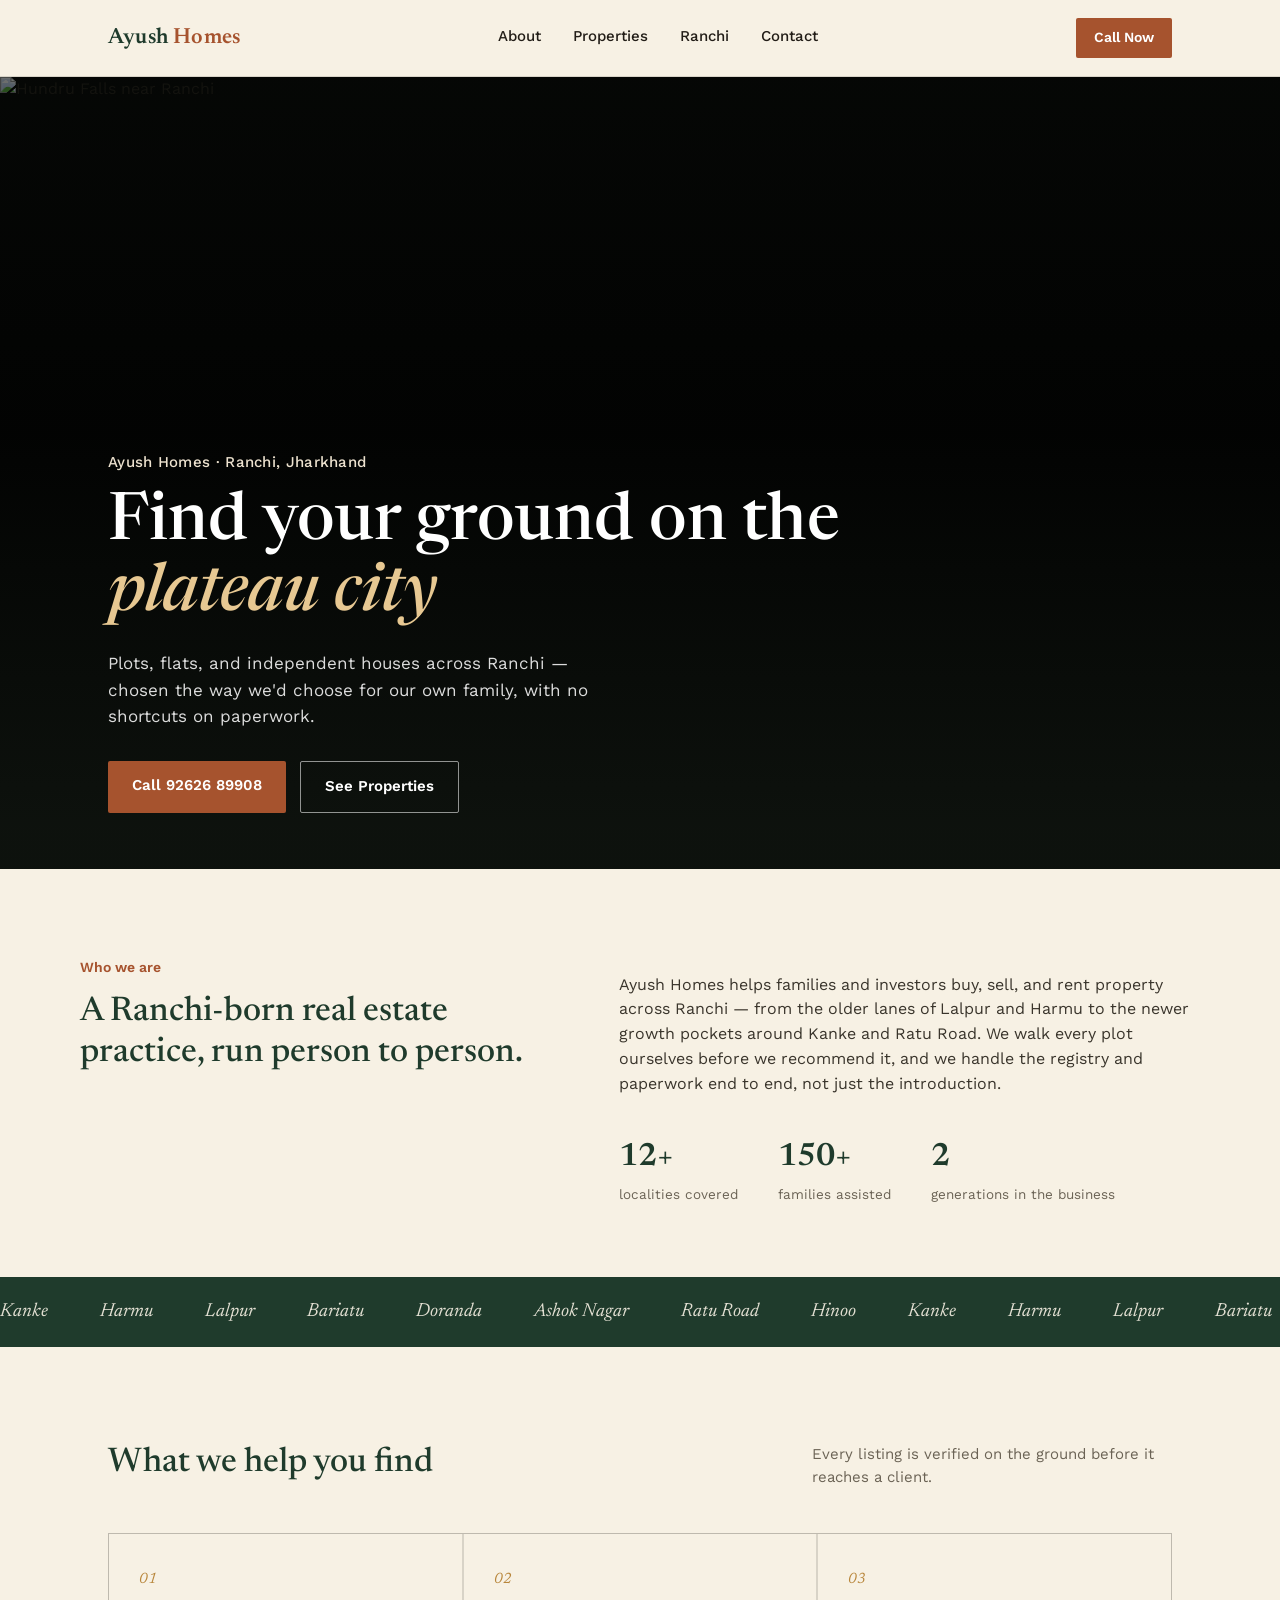
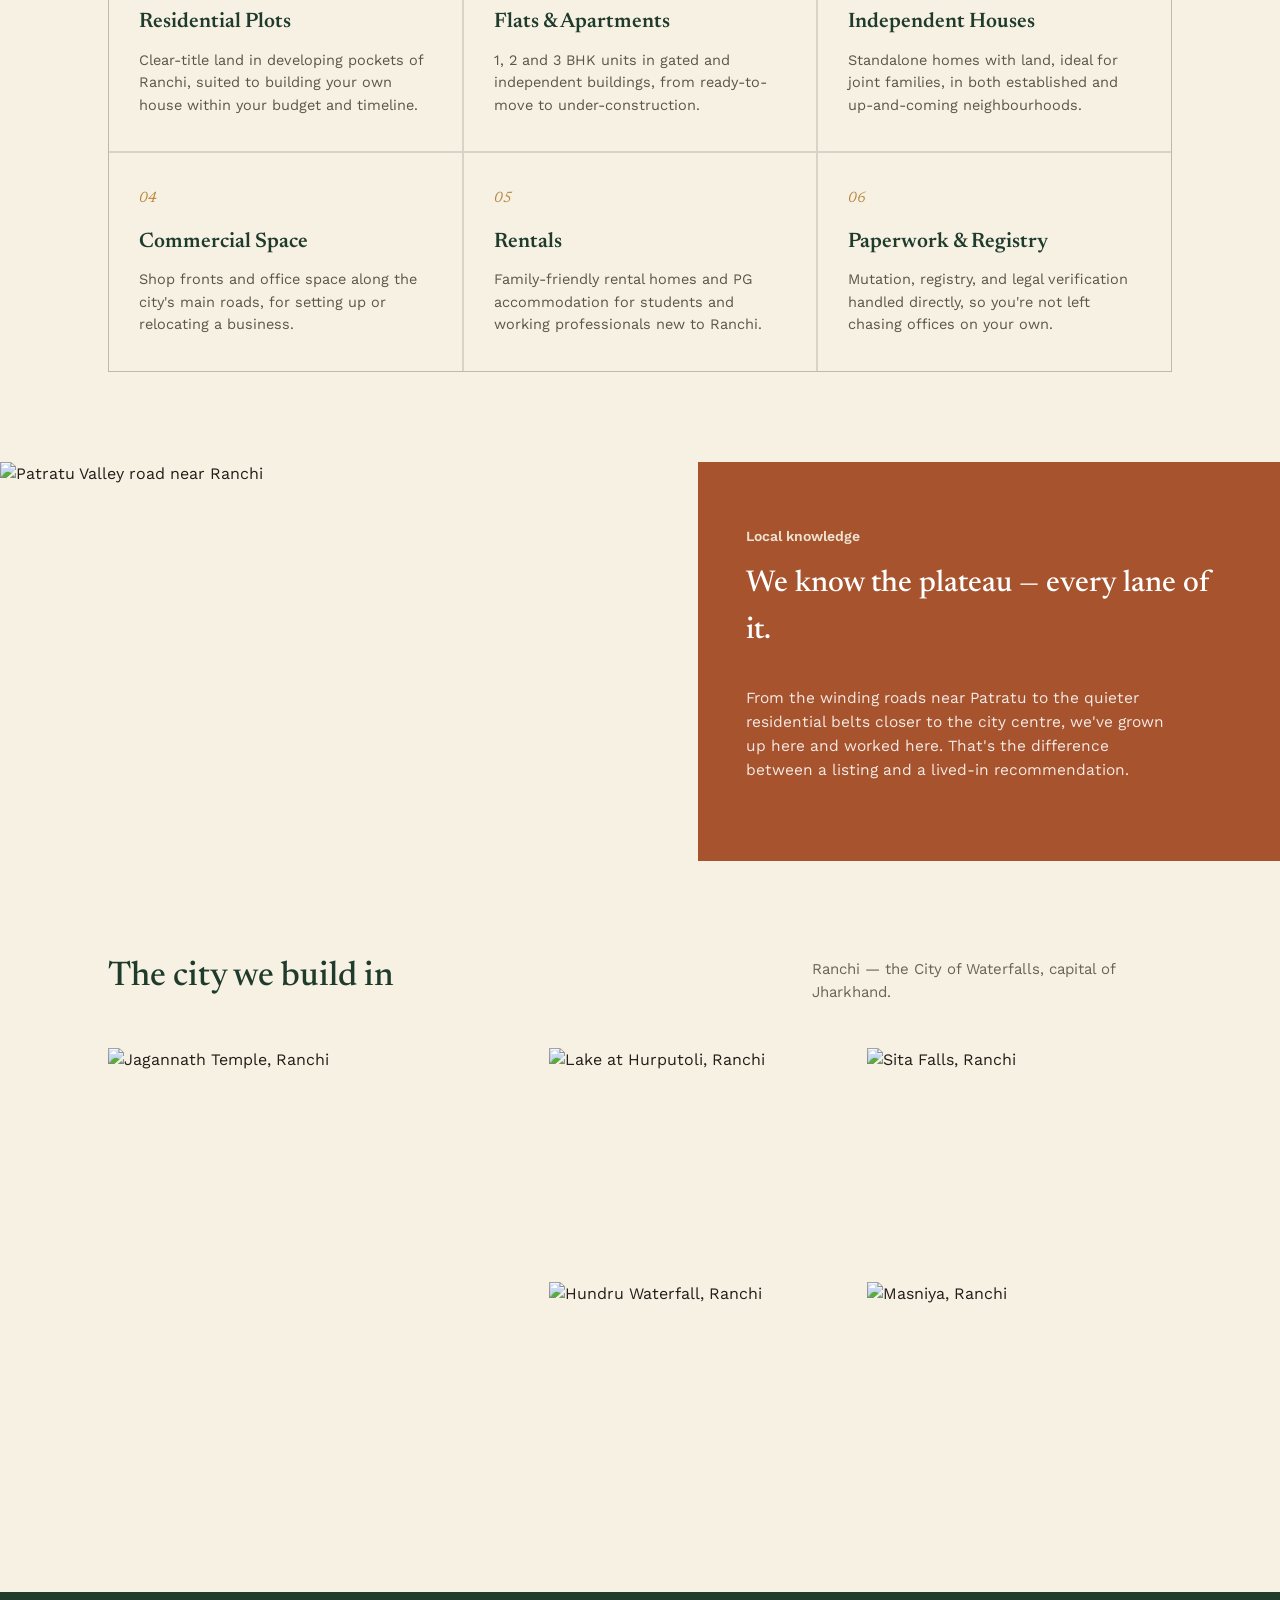
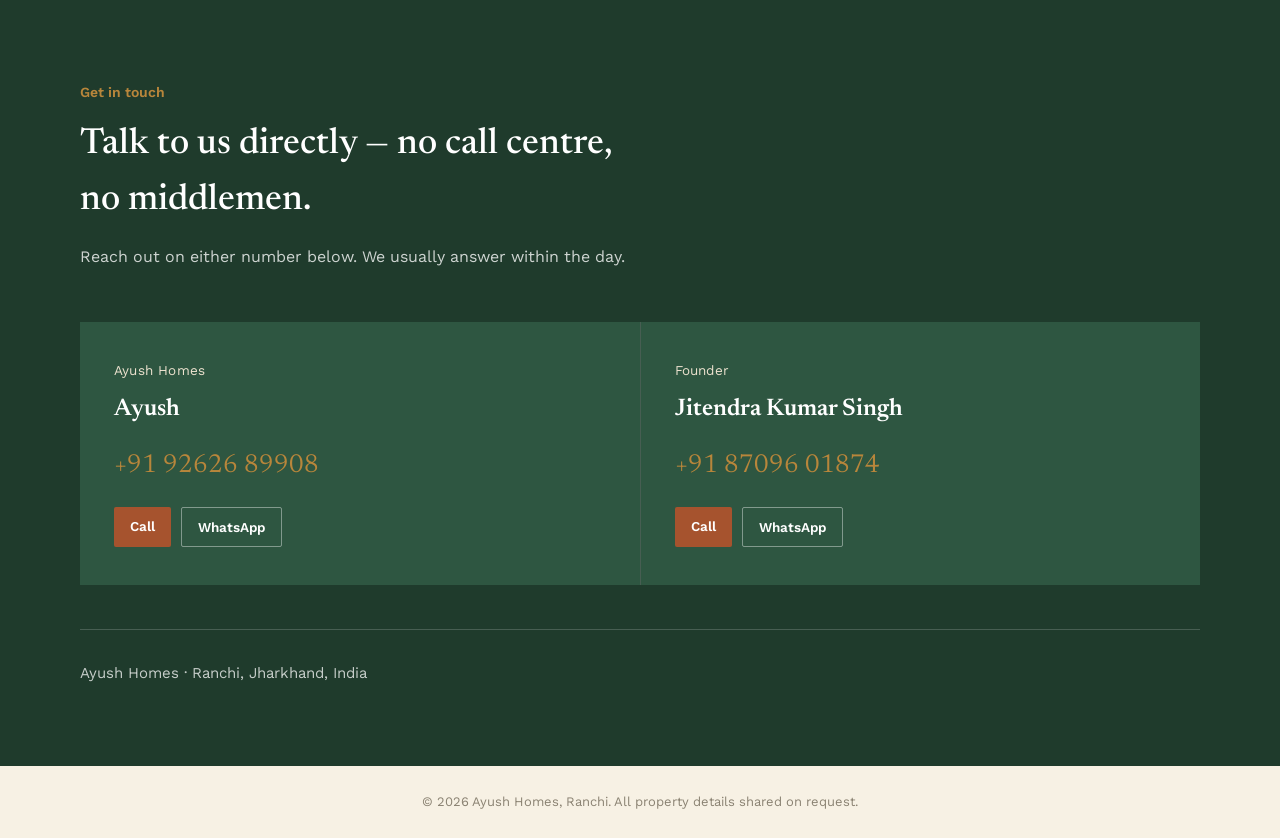
==== commit d5ac5c1b: "Add files via upload" ====
--- a/index.html
+++ b/index.html
@@ -3,75 +3,348 @@
 <head>
 <meta charset="UTF-8">
 <meta name="viewport" content="width=device-width, initial-scale=1.0">
-<title> <strong>VILEX</strong> — Server Status</title>
+<title>Ayush Homes — Real Estate in Ranchi</title>
 <link rel="preconnect" href="https://fonts.googleapis.com">
-<link rel="preconnect" href="https://fonts.gstatic.com" crossorigin>
-<link href="https://fonts.googleapis.com/css2?family=Silkscreen:wght@400;700&family=IBM+Plex+Sans:wght@400;500;600;700&family=IBM+Plex+Mono:wght@400;500&display=swap" rel="stylesheet">
-<link rel="stylesheet" href="frontend/main/style.css">
+<link href="https://fonts.googleapis.com/css2?family=Newsreader:ital,opsz,wght@0,6..72,400;0,6..72,500;0,6..72,600;1,6..72,400&family=Work+Sans:wght@400;500;600;700&display=swap" rel="stylesheet">
+<style>
+  :root{
+    --clay: #A6532E;
+    --clay-dark: #7E3D21;
+    --sal-green: #1F3B2C;
+    --sal-green-light: #2E5641;
+    --stone: #EDE2CF;
+    --stone-light: #F7F1E4;
+    --ink: #221D17;
+    --gold: #B8863B;
+    --line: rgba(34,29,23,0.14);
+  }
+  *{box-sizing:border-box;}
+  html{scroll-behavior:smooth;}
+  body{
+    margin:0;
+    background:var(--stone-light);
+    color:var(--ink);
+    font-family:'Work Sans', sans-serif;
+    line-height:1.55;
+  }
+  h1,h2,h3,.serif{
+    font-family:'Newsreader', serif;
+    font-weight:600;
+    color:var(--sal-green);
+    margin:0;
+  }
+  a{color:inherit;}
+  img{display:block;max-width:100%;}
+  .wrap{max-width:1120px;margin:0 auto;padding:0 28px;}
+
+  /* Header */
+  header{
+    position:sticky;top:0;z-index:50;
+    background:var(--stone-light);
+    border-bottom:1px solid var(--line);
+  }
+  .nav{
+    display:flex;align-items:center;justify-content:space-between;
+    padding:18px 28px;max-width:1120px;margin:0 auto;
+  }
+  .logo{
+    font-family:'Newsreader', serif;
+    font-size:22px;font-weight:600;color:var(--sal-green);
+    letter-spacing:0.2px;
+  }
+  .logo span{color:var(--clay);}
+  .nav-links{display:flex;gap:32px;font-size:15px;font-weight:500;}
+  .nav-links a{text-decoration:none;color:var(--ink);border-bottom:1px solid transparent;padding-bottom:2px;transition:border-color .2s;}
+  .nav-links a:hover{border-color:var(--clay);}
+  .nav-call{
+    background:var(--clay);color:#fff;padding:9px 18px;border-radius:2px;
+    text-decoration:none;font-size:14px;font-weight:600;
+  }
+  @media(max-width:720px){ .nav-links{display:none;} }
+
+  /* Hero */
+  .hero{
+    position:relative;
+    min-height:88vh;
+    display:flex;align-items:flex-end;
+    background:#000;
+    overflow:hidden;
+  }
+  .hero img{
+    position:absolute;inset:0;width:100%;height:100%;object-fit:cover;opacity:0.62;
+  }
+  .hero::after{
+    content:"";position:absolute;inset:0;
+    background:linear-gradient(0deg, rgba(15,20,15,0.88) 5%, rgba(15,20,15,0.15) 55%, rgba(15,20,15,0.35) 100%);
+  }
+  .hero-content{position:relative;z-index:2;padding:60px 28px 56px;max-width:1120px;margin:0 auto;width:100%;}
+  .hero-eyebrow{color:var(--stone);font-size:15px;letter-spacing:0.3px;margin-bottom:14px;font-weight:500;}
+  .hero h1{
+    color:#fff;font-size:clamp(38px,6vw,66px);line-height:1.08;max-width:820px;font-weight:500;
+  }
+  .hero h1 em{font-style:italic;color:#E7C892;}
+  .hero-sub{color:rgba(255,255,255,0.86);max-width:520px;margin-top:20px;font-size:17px;}
+  .hero-actions{display:flex;gap:14px;margin-top:32px;flex-wrap:wrap;}
+  .btn{
+    display:inline-block;padding:13px 24px;text-decoration:none;font-weight:600;font-size:15px;
+    border-radius:2px;
+  }
+  .btn-primary{background:var(--clay);color:#fff;}
+  .btn-ghost{border:1px solid rgba(255,255,255,0.55);color:#fff;}
+
+  /* Intro / about */
+  .about{
+    padding:88px 28px 70px;
+  }
+  .about-grid{
+    display:grid;grid-template-columns:0.9fr 1.1fr;gap:64px;align-items:start;max-width:1120px;margin:0 auto;
+  }
+  .about-label{
+    color:var(--clay);font-weight:600;font-size:14px;margin-bottom:14px;
+  }
+  .about h2{font-size:34px;line-height:1.2;font-weight:500;}
+  .about p{max-width:60ch;color:#3a352c;font-size:16px;}
+  .about-stats{display:flex;gap:40px;margin-top:36px;}
+  .stat b{font-family:'Newsreader',serif;font-size:32px;color:var(--sal-green);display:block;font-weight:600;}
+  .stat span{font-size:13.5px;color:#6b6355;}
+  @media(max-width:800px){ .about-grid{grid-template-columns:1fr;gap:32px;} }
+
+  /* Localities strip */
+  .strip{
+    background:var(--sal-green);color:var(--stone-light);
+    padding:20px 0;overflow:hidden;
+  }
+  .strip-track{
+    display:flex;gap:52px;white-space:nowrap;font-family:'Newsreader',serif;font-style:italic;font-size:19px;
+    animation:scroll 32s linear infinite;
+  }
+  .strip-track span{opacity:0.9;}
+  @keyframes scroll{ from{transform:translateX(0);} to{transform:translateX(-50%);} }
+
+  /* Listings */
+  .listings{padding:90px 28px;max-width:1120px;margin:0 auto;}
+  .section-head{display:flex;justify-content:space-between;align-items:flex-end;gap:24px;margin-bottom:44px;flex-wrap:wrap;}
+  .section-head h2{font-size:34px;font-weight:500;max-width:520px;}
+  .section-head p{color:#6b6355;max-width:360px;font-size:15px;margin:0;}
+
+  .property-grid{
+    display:grid;grid-template-columns:repeat(3,1fr);gap:2px;background:var(--line);
+    border:1px solid var(--line);
+  }
+  .property{
+    background:var(--stone-light);padding:34px 30px;
+  }
+  .property .num{font-family:'Newsreader',serif;font-style:italic;color:var(--gold);font-size:15px;display:block;margin-bottom:16px;}
+  .property h3{font-size:21px;font-weight:600;margin-bottom:10px;}
+  .property p{font-size:14.5px;color:#5c5648;margin:0;}
+  @media(max-width:800px){ .property-grid{grid-template-columns:1fr;} }
+
+  /* Featured photo block */
+  .feature-band{
+    display:grid;grid-template-columns:1.2fr 1fr;gap:0;
+  }
+  .feature-band img{height:100%;width:100%;object-fit:cover;min-height:360px;}
+  .feature-text{
+    background:var(--clay);color:var(--stone-light);
+    padding:64px 48px;display:flex;flex-direction:column;justify-content:center;
+  }
+  .feature-text .about-label{color:var(--stone);}
+  .feature-text h2{color:#fff;font-size:30px;font-weight:500;margin-bottom:16px;}
+  .feature-text p{color:rgba(255,255,255,0.88);font-size:15.5px;max-width:42ch;}
+  @media(max-width:800px){ .feature-band{grid-template-columns:1fr;} .feature-band img{min-height:260px;} }
+
+  /* Gallery */
+  .gallery{padding:90px 28px;max-width:1120px;margin:0 auto;}
+  .gallery-grid{
+    display:grid;grid-template-columns:1.4fr 1fr 1fr;grid-template-rows:220px 220px;gap:14px;
+  }
+  .gallery-grid img{width:100%;height:100%;object-fit:cover;}
+  .gallery-grid .g1{grid-row:1 / 3;}
+  @media(max-width:800px){
+    .gallery-grid{grid-template-columns:1fr 1fr;grid-template-rows:auto;}
+    .gallery-grid .g1{grid-row:auto;grid-column:1/3;height:280px;}
+  }
+
+  /* Contact */
+  .contact{
+    background:var(--sal-green);color:var(--stone-light);
+    padding:90px 28px 80px;
+  }
+  .contact-inner{max-width:1120px;margin:0 auto;}
+  .contact-head{max-width:560px;margin-bottom:52px;}
+  .contact-head .about-label{color:var(--gold);}
+  .contact-head h2{color:#fff;font-size:36px;font-weight:500;}
+  .contact-head p{color:rgba(255,255,255,0.78);font-size:16px;}
+
+  .contact-cards{display:grid;grid-template-columns:1fr 1fr;gap:1px;background:rgba(255,255,255,0.18);}
+  .ccard{background:var(--sal-green-light);padding:38px 34px;}
+  .ccard .role{font-size:13.5px;color:var(--stone);letter-spacing:0.2px;margin-bottom:10px;}
+  .ccard h3{color:#fff;font-size:24px;font-weight:600;margin-bottom:18px;}
+  .ccard .phone-row{display:flex;align-items:baseline;gap:10px;margin-bottom:20px;}
+  .ccard .phone-num{font-family:'Newsreader',serif;font-size:26px;color:var(--gold);}
+  .ccard-actions{display:flex;gap:10px;flex-wrap:wrap;}
+  .ccard-actions a{
+    font-size:13.5px;font-weight:600;text-decoration:none;padding:9px 16px;border-radius:2px;
+  }
+  .call-btn{background:var(--clay);color:#fff;}
+  .wa-btn{border:1px solid rgba(255,255,255,0.4);color:#fff;}
+  @media(max-width:700px){ .contact-cards{grid-template-columns:1fr;} }
+
+  .address-line{
+    margin-top:44px;padding-top:32px;border-top:1px solid rgba(255,255,255,0.18);
+    font-size:15px;color:rgba(255,255,255,0.75);
+  }
+
+  footer{
+    padding:26px 28px;text-align:center;font-size:13px;color:#8a8272;background:var(--stone-light);
+  }
+</style>
 </head>
 <body>
 
-<main class="wrap">
-
-  <header class="top">
-    <div class="logo"><span class="logo-mark"></span>Vilex</div>
-    <div class="status-pill">
-      <span class="status-dot"></span>
-      <span id="status-text">CHECK STATUS</span>
-    </div>
-  </header>
-
-  <section class="hero">
-    <h1>VILEX-WORLD<br>is <span class="accent">up right now.</span></h1>
-    <p class="sub">To join request owner to whitelist you or apply for joining below .</p>
-
-    <div class="ip-row">
-      <code id="server-ip" class="ip">vilex.aternos
-      me:46433</code>
-      <button class="copy-btn" onclick="copyIp()">Copy</button>
-    </div>
-  </section>
-
-  <section class="stats">
-    <div class="stat-card">
-      <div class="stat-label">Players online</div>
-      <div class="stat-value"><span id="players-now">3</span><span class="stat-max">/20</span></div>
-      <ul class="player-list" id="player-list">
-        <li>Steve_Lex</li>
-        <li>notch_fan22</li>
-        <li>bee_keeper</li>
-      </ul>
-    </div>
-
-    <div class="stat-card">
-      <div class="stat-label">Uptime</div>
-      <div class="stat-value">99.8<span class="stat-max">%</span></div>
-      <div class="stat-note">last 30 days</div>
-    </div>
-
-    <div class="stat-card">
-      <div class="stat-label">Version</div>
-      <div class="stat-value stat-value--small">Paper 1.21.4</div>
-      <div class="stat-note">last restart: 2 days ago</div>
-    </div>
-  </section>
-
-  <footer class="foot">
-    <span>Vilex — private server</span>
-  </footer>
-
-</main>
-
-<script>
-  function copyIp(){
-    const ip = document.getElementById('server-ip').innerText;
-    navigator.clipboard.writeText(ip);
-    const btn = document.querySelector('.copy-btn');
-    const original = btn.innerText;
-    btn.innerText = 'Copied';
-    setTimeout(() => btn.innerText = original, 1200);
-  }
-</script>
+<header>
+  <div class="nav">
+    <div class="logo">Ayush <span>Homes</span></div>
+    <nav class="nav-links">
+      <a href="#about">About</a>
+      <a href="#listings">Properties</a>
+      <a href="#gallery">Ranchi</a>
+      <a href="#contact">Contact</a>
+    </nav>
+    <a class="nav-call" href="tel:+919262689908">Call Now</a>
+  </div>
+</header>
+
+<section class="hero">
+  <img src="https://commons.wikimedia.org/wiki/Special:FilePath/Hundru%20Falls%2C%20Jharkhand%2C%20India%204.jpg" alt="Hundru Falls near Ranchi">
+  <div class="hero-content">
+    <div class="hero-eyebrow">Ayush Homes · Ranchi, Jharkhand</div>
+    <h1>Find your ground on the <em>plateau city</em></h1>
+    <p class="hero-sub">Plots, flats, and independent houses across Ranchi — chosen the way we'd choose for our own family, with no shortcuts on paperwork.</p>
+    <div class="hero-actions">
+      <a class="btn btn-primary" href="tel:+919262689908">Call 92626 89908</a>
+      <a class="btn btn-ghost" href="#listings">See Properties</a>
+    </div>
+  </div>
+</section>
+
+<section class="about" id="about">
+  <div class="about-grid">
+    <div>
+      <div class="about-label">Who we are</div>
+      <h2>A Ranchi-born real estate practice, run person to person.</h2>
+    </div>
+    <div>
+      <p>Ayush Homes helps families and investors buy, sell, and rent property across Ranchi — from the older lanes of Lalpur and Harmu to the newer growth pockets around Kanke and Ratu Road. We walk every plot ourselves before we recommend it, and we handle the registry and paperwork end to end, not just the introduction.</p>
+      <div class="about-stats">
+        <div class="stat"><b>12+</b><span>localities covered</span></div>
+        <div class="stat"><b>150+</b><span>families assisted</span></div>
+        <div class="stat"><b>2</b><span>generations in the business</span></div>
+      </div>
+    </div>
+  </div>
+</section>
+
+<div class="strip">
+  <div class="strip-track">
+    <span>Kanke</span><span>Harmu</span><span>Lalpur</span><span>Bariatu</span><span>Doranda</span><span>Ashok Nagar</span><span>Ratu Road</span><span>Hinoo</span><span>Kanke</span><span>Harmu</span><span>Lalpur</span><span>Bariatu</span><span>Doranda</span><span>Ashok Nagar</span><span>Ratu Road</span><span>Hinoo</span>
+  </div>
+</div>
+
+<section class="listings" id="listings">
+  <div class="section-head">
+    <h2>What we help you find</h2>
+    <p>Every listing is verified on the ground before it reaches a client.</p>
+  </div>
+  <div class="property-grid">
+    <div class="property">
+      <span class="num">01</span>
+      <h3>Residential Plots</h3>
+      <p>Clear-title land in developing pockets of Ranchi, suited to building your own house within your budget and timeline.</p>
+    </div>
+    <div class="property">
+      <span class="num">02</span>
+      <h3>Flats &amp; Apartments</h3>
+      <p>1, 2 and 3 BHK units in gated and independent buildings, from ready-to-move to under-construction.</p>
+    </div>
+    <div class="property">
+      <span class="num">03</span>
+      <h3>Independent Houses</h3>
+      <p>Standalone homes with land, ideal for joint families, in both established and up-and-coming neighbourhoods.</p>
+    </div>
+    <div class="property">
+      <span class="num">04</span>
+      <h3>Commercial Space</h3>
+      <p>Shop fronts and office space along the city's main roads, for setting up or relocating a business.</p>
+    </div>
+    <div class="property">
+      <span class="num">05</span>
+      <h3>Rentals</h3>
+      <p>Family-friendly rental homes and PG accommodation for students and working professionals new to Ranchi.</p>
+    </div>
+    <div class="property">
+      <span class="num">06</span>
+      <h3>Paperwork &amp; Registry</h3>
+      <p>Mutation, registry, and legal verification handled directly, so you're not left chasing offices on your own.</p>
+    </div>
+  </div>
+</section>
+
+<div class="feature-band">
+  <img src="https://commons.wikimedia.org/wiki/Special:FilePath/Patratu%20Driveway.jpg" alt="Patratu Valley road near Ranchi">
+  <div class="feature-text">
+    <div class="about-label">Local knowledge</div>
+    <h2>We know the plateau — every lane of it.</h2>
+    <p>From the winding roads near Patratu to the quieter residential belts closer to the city centre, we've grown up here and worked here. That's the difference between a listing and a lived-in recommendation.</p>
+  </div>
+</div>
+
+<section class="gallery" id="gallery">
+  <div class="section-head">
+    <h2>The city we build in</h2>
+    <p>Ranchi — the City of Waterfalls, capital of Jharkhand.</p>
+  </div>
+  <div class="gallery-grid">
+    <img class="g1" src="https://commons.wikimedia.org/wiki/Special:FilePath/Jagannath%20Temple%2C%20Ranchi.jpg" alt="Jagannath Temple, Ranchi">
+    <img src="https://commons.wikimedia.org/wiki/Special:FilePath/Lake%20at%20Hurputoli%20in%20afternoon%2C%20in%20Ranchi%2C%20Jharkhand.jpg" alt="Lake at Hurputoli, Ranchi">
+    <img src="https://commons.wikimedia.org/wiki/Special:FilePath/Sita%20falls%2C%20Ranchi%2C%20Jharkhand.jpg" alt="Sita Falls, Ranchi">
+    <img src="https://commons.wikimedia.org/wiki/Special:FilePath/Hundru%20Waterfall%2C%20Ranchi.jpg" alt="Hundru Waterfall, Ranchi">
+    <img src="https://commons.wikimedia.org/wiki/Special:FilePath/Masniya%2C%20Ranchi%2C%20Jharkhand.jpg" alt="Masniya, Ranchi">
+  </div>
+</section>
+
+<section class="contact" id="contact">
+  <div class="contact-inner">
+    <div class="contact-head">
+      <div class="about-label">Get in touch</div>
+      <h2>Talk to us directly — no call centre, no middlemen.</h2>
+      <p>Reach out on either number below. We usually answer within the day.</p>
+    </div>
+    <div class="contact-cards">
+      <div class="ccard">
+        <div class="role">Ayush Homes</div>
+        <h3>Ayush</h3>
+        <div class="phone-row"><span class="phone-num">+91 92626 89908</span></div>
+        <div class="ccard-actions">
+          <a class="call-btn" href="tel:+919262689908">Call</a>
+          <a class="wa-btn" href="https://wa.me/919262689908" target="_blank" rel="noopener">WhatsApp</a>
+        </div>
+      </div>
+      <div class="ccard">
+        <div class="role">Founder</div>
+        <h3>Jitendra Kumar Singh</h3>
+        <div class="phone-row"><span class="phone-num">+91 87096 01874</span></div>
+        <div class="ccard-actions">
+          <a class="call-btn" href="tel:+918709601874">Call</a>
+          <a class="wa-btn" href="https://wa.me/918709601874" target="_blank" rel="noopener">WhatsApp</a>
+        </div>
+      </div>
+    </div>
+    <div class="address-line">Ayush Homes · Ranchi, Jharkhand, India</div>
+  </div>
+</section>
+
+<footer>© 2026 Ayush Homes, Ranchi. All property details shared on request.</footer>
 
 </body>
 </html>
